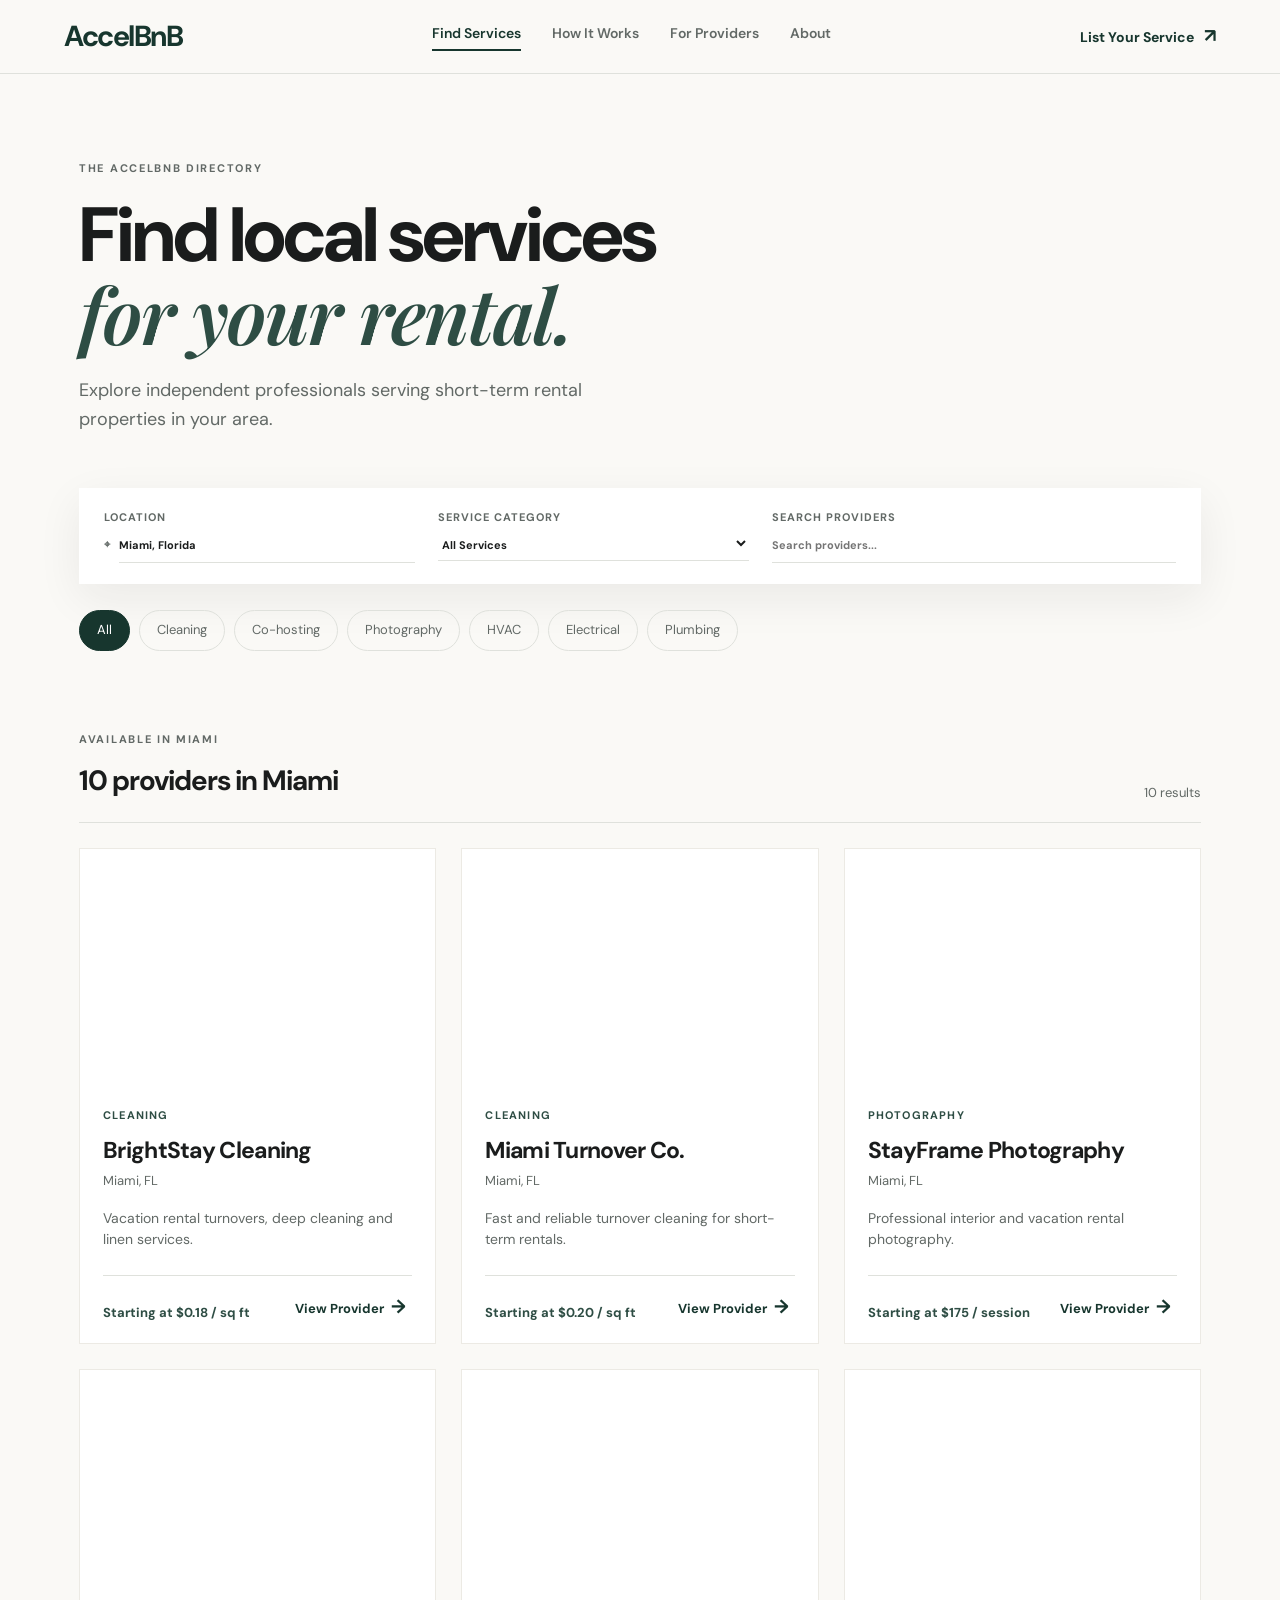
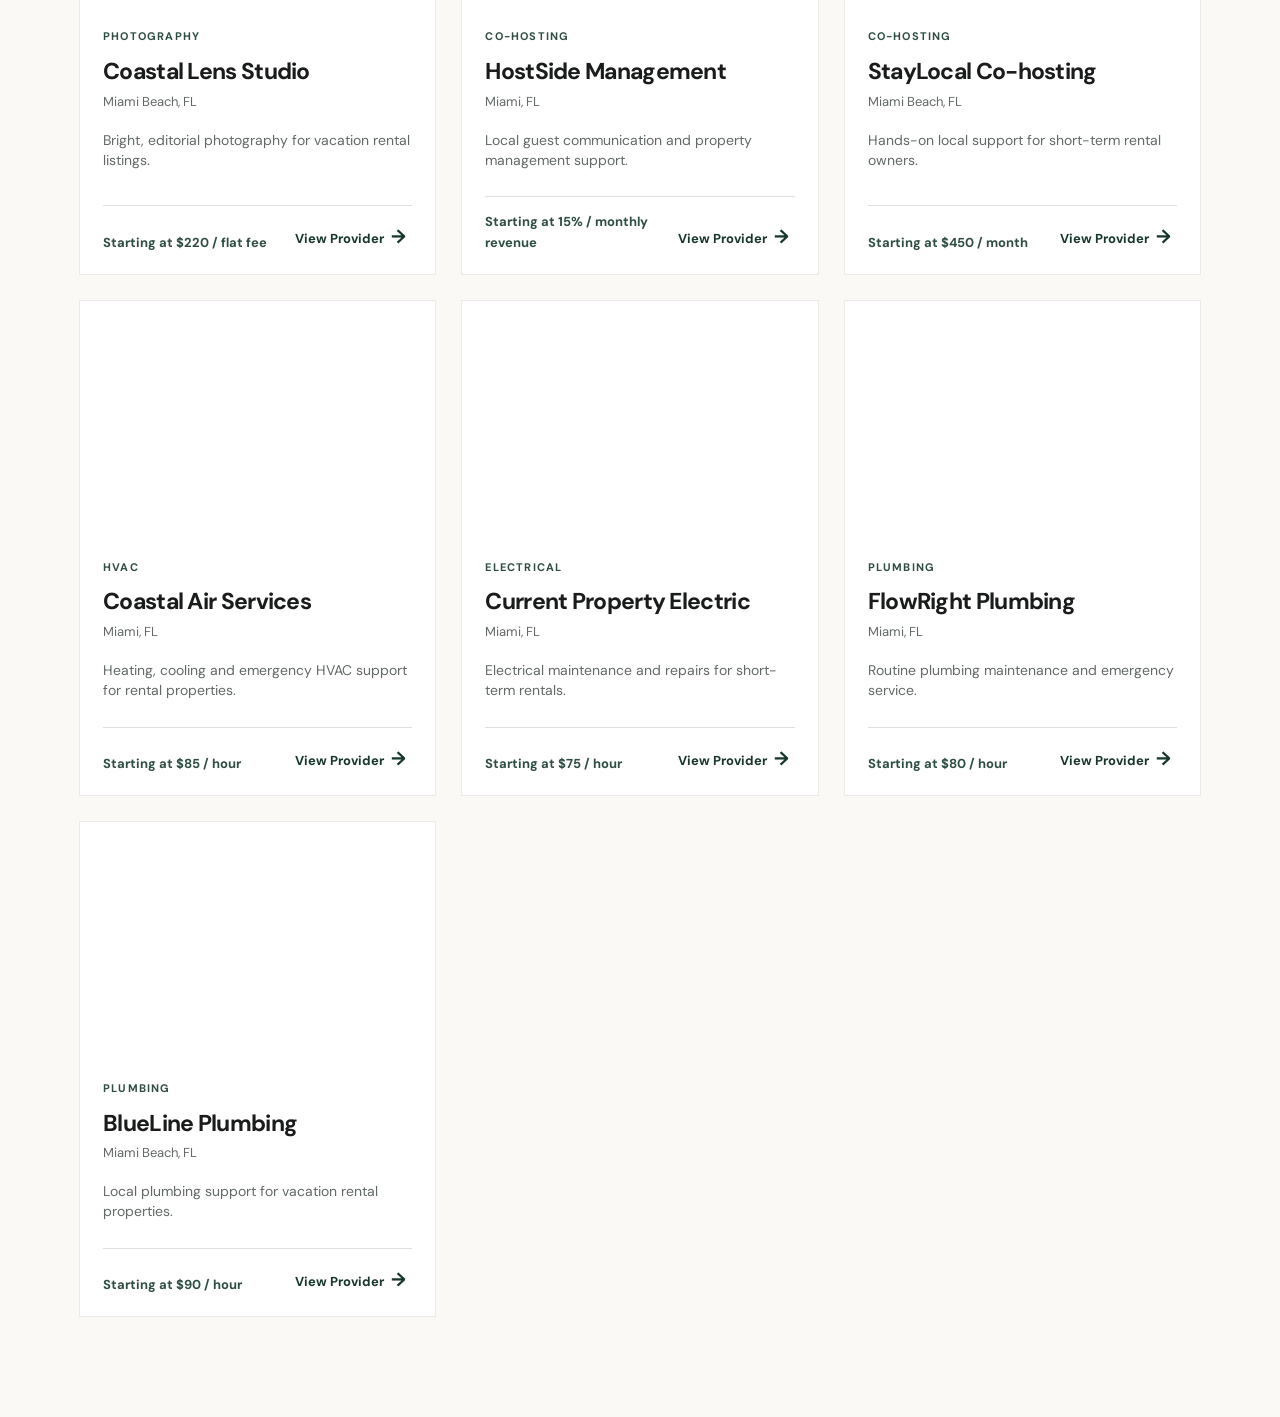
==== browse.html @ 4d20cf23 "Initial commit" ====
<!doctype html>
<html lang="en">
<head>
  <meta charset="utf-8">
  <meta name="viewport" content="width=device-width, initial-scale=1">
  <title>AccelBnB | Find local services</title>
  <link rel="preconnect" href="https://fonts.googleapis.com">
  <link rel="preconnect" href="https://fonts.gstatic.com" crossorigin>
  <link href="https://fonts.googleapis.com/css2?family=DM+Sans:wght@400;500;600;700&family=Playfair+Display:wght@600;700&display=swap" rel="stylesheet">
  <link rel="stylesheet" href="browse.css">
</head>
<body>
  <header class="site-header">
    <a class="brand" href="code.html#top" aria-label="AccelBnB home">AccelBnB</a>
    <nav aria-label="Main navigation"><a class="active" href="browse.html">Find Services</a><a href="code.html#how">How It Works</a><a href="code.html#providers">For Providers</a><a href="code.html#about">About</a></nav>
    <a class="header-provider" href="provider.html">List Your Service <span>↗</span></a>
    <button class="menu-button" aria-label="Open menu">☰</button>
  </header>

  <main>
    <section class="directory-view active" id="directory-view">
      <div class="directory-hero"><p class="eyebrow">The AccelBnB directory</p><h1>Find local services<br><em>for your rental.</em></h1><p>Explore independent professionals serving short-term rental properties in your area.</p></div>
      <section class="search-panel" aria-label="Search and filter providers"><label>Location<div class="input-wrap"><span>⌖</span><input id="location-input" value="Miami, Florida" aria-label="Location"></div></label><label>Service category<select id="category-select" aria-label="Service category"><option>All Services</option><option>Cleaning</option><option>Co-hosting</option><option>Photography</option><option>HVAC</option><option>Electrical</option><option>Plumbing</option></select></label><label class="search-field">Search providers<input id="search-input" placeholder="Search providers..." aria-label="Search providers"></label></section>
      <div class="category-strip" id="category-strip" aria-label="Provider categories"><button class="category-chip active" data-category="All Services">All</button><button class="category-chip" data-category="Cleaning">Cleaning</button><button class="category-chip" data-category="Co-hosting">Co-hosting</button><button class="category-chip" data-category="Photography">Photography</button><button class="category-chip" data-category="HVAC">HVAC</button><button class="category-chip" data-category="Electrical">Electrical</button><button class="category-chip" data-category="Plumbing">Plumbing</button></div>
      <div class="results-heading"><div><p class="eyebrow">Available in Miami</p><h2 id="result-summary">10 providers in Miami</h2></div><span id="result-count">10 results</span></div>
      <div class="provider-grid" id="provider-grid"></div>
      <div class="empty-state" id="empty-state" hidden><div class="empty-icon">⌂</div><h2>No providers found.</h2><p id="empty-copy">We don't have any providers in this area yet.</p><div><button class="secondary" id="show-all">View All Providers</button><a class="primary" href="provider.html">List Your Service <span>→</span></a></div></div>
    </section>

    <section class="profile-view" id="profile-view" hidden>
      <div class="profile-shell"><button class="back-link" id="back-to-results">← Back to Providers</button><p class="breadcrumb"><button id="breadcrumb-all">Find Services</button><span>/</span><span id="breadcrumb-category">Cleaning</span><span>/</span><strong id="breadcrumb-name">BrightStay Cleaning</strong></p><div class="profile-gallery" id="profile-gallery"></div><div class="profile-intro"><div><p class="eyebrow" id="profile-category">Cleaning · Miami, Florida</p><h1 id="profile-name">BrightStay Cleaning</h1><p class="profile-headline" id="profile-headline">Reliable vacation rental turnovers throughout Miami.</p></div><div class="starting-price" id="profile-price">Starting at $0.18 / sq ft</div></div><div class="profile-content"><div><section><h2>About</h2><p id="profile-about"></p></section><section><h2>Services & Pricing</h2><div class="services-list" id="profile-services"></div></section></div><aside><div class="contact-panel" id="contact-panel"><p class="eyebrow">Work directly</p><h2 id="contact-question">Interested in working with BrightStay Cleaning?</h2><p class="contact-subtext">Reach out directly to discuss your property and service needs.</p><button class="primary" id="reveal-contact">Show Contact Info <span>→</span></button><div class="contact-details" id="contact-details" hidden><div><small>Phone</small><a id="contact-phone"></a></div><div><small>Email</small><a id="contact-email"></a></div><div><small>Website</small><a id="contact-website"></a></div><div class="contact-actions"><a class="primary" id="call-provider">Call Provider</a><a class="secondary" id="email-provider">Email Provider</a><a class="secondary" id="visit-website" target="_blank" rel="noreferrer">Visit Website</a></div></div></div></aside></div><section class="disclaimer"><h2>Before you hire</h2><p>AccelBnB is an open, self-serve directory. Providers are not vetted, verified or endorsed by AccelBnB. Hosts should independently verify credentials, insurance, licensing and suitability before hiring.</p></section><section class="t1-banner" id="t1-banner"><div><p class="eyebrow">T1 Stays</p><h2>Have a property of your own?</h2><p>List your home to traveling professionals — free on T1 Stays.</p></div><a class="secondary" href="#" data-toast="T1 Stays link opened">List on T1 Stays <span>→</span></a></section></div>
    </section>
  </main>
  <div class="mobile-contact" id="mobile-contact"><button class="primary" id="mobile-contact-button">Show Contact Info</button></div>
  <div class="toast" role="status"></div>
  <script src="browse.js"></script>
</body>
</html>
---- browse.css ----
:root{--green:#17362e;--green-2:#2e4d44;--ink:#1a1c1c;--muted:#626966;--paper:#faf9f6;--stone:#eee7dc;--line:#dfe1dc;--white:#fff;--shadow:0 14px 45px rgba(26,28,28,.07)}*{box-sizing:border-box}html{scroll-behavior:smooth}body{margin:0;background:var(--paper);color:var(--ink);font:15px/1.6 "DM Sans",sans-serif}button,input,select{font:inherit}button{cursor:pointer;border:0;background:none;color:inherit}a{color:inherit}.site-header{height:74px;background:rgba(250,249,246,.96);border-bottom:1px solid var(--line);display:flex;align-items:center;padding:0 clamp(20px,5vw,70px);position:sticky;top:0;z-index:4}.brand{font-size:29px;font-weight:700;letter-spacing:-1.5px;color:var(--green);text-decoration:none}.site-header nav{display:flex;gap:31px;margin:auto}.site-header nav a{color:var(--muted);font-size:14px;font-weight:600;text-decoration:none}.site-header nav a.active{color:var(--green);border-bottom:2px solid var(--green);padding-bottom:5px}.header-provider{color:var(--green);font-weight:700;font-size:14px;text-decoration:none}.header-provider span{font-size:19px;margin-left:7px}.menu-button{display:none;color:var(--green);font-size:22px}.directory-view{max-width:1250px;margin:auto;padding:75px clamp(20px,5vw,70px) 100px}.directory-hero{max-width:770px}.eyebrow,.search-panel label,.section-label{font-size:11px;letter-spacing:1.7px;text-transform:uppercase;color:var(--muted);font-weight:700}.directory-hero h1{font-size:clamp(45px,6vw,77px);line-height:1.02;letter-spacing:-3px;margin:18px 0}.directory-hero h1 em,.profile-intro h1 em{font-family:"Playfair Display",serif;color:var(--green-2);font-weight:600;letter-spacing:-2px}.directory-hero>p:last-child{font-size:18px;color:var(--muted);max-width:570px}.search-panel{margin-top:54px;background:var(--white);box-shadow:var(--shadow);padding:21px 25px;display:grid;grid-template-columns:1fr 1fr 1.3fr;gap:23px}.search-panel label{letter-spacing:1px}.search-panel input,.search-panel select{width:100%;padding:11px 0 7px;border:0;border-bottom:1px solid var(--line);background:transparent;color:var(--ink);outline:0}.search-panel input:focus,.search-panel select:focus{border-color:var(--green)}.input-wrap{display:flex;align-items:center;gap:8px}.input-wrap input{flex:1}.category-strip{display:flex;gap:9px;overflow-x:auto;padding:26px 0 3px}.category-strip::-webkit-scrollbar{display:none}.category-chip{border:1px solid var(--line);border-radius:99px;padding:9px 17px;white-space:nowrap;color:var(--muted);font-size:13px}.category-chip.active,.category-chip:hover{background:var(--green);border-color:var(--green);color:#fff}.results-heading{display:flex;align-items:end;justify-content:space-between;margin:66px 0 25px;border-bottom:1px solid var(--line);padding-bottom:18px}.results-heading h2{font-size:28px;letter-spacing:-1px;margin:4px 0 0}.results-heading>span{color:var(--muted);font-size:13px}.provider-grid{display:grid;grid-template-columns:repeat(3,1fr);gap:25px}.provider-card{background:#fff;border:1px solid #eceae4;transition:.25s;display:flex;flex-direction:column;overflow:hidden}.provider-card:hover{transform:translateY(-5px);box-shadow:var(--shadow)}.provider-card:hover .card-image{transform:scale(1.04)}.card-image{height:235px;background-size:cover;background-position:center;transition:transform .55s ease}.card-body{padding:23px 23px 20px;display:flex;flex-direction:column;flex:1}.card-category{font-size:11px;color:var(--green-2);font-weight:700;text-transform:uppercase;letter-spacing:1.2px}.card-body h3{font-size:23px;letter-spacing:-.7px;margin:7px 0 2px}.card-location{color:var(--muted);font-size:13px}.card-description{color:var(--muted);font-size:14px;line-height:1.45;margin:17px 0 26px}.card-footer{margin-top:auto;border-top:1px solid var(--line);padding-top:15px;display:flex;justify-content:space-between;align-items:end;gap:9px}.card-price{font-size:13px;color:var(--green-2);font-weight:700}.view-provider{color:var(--green);font-size:13px;font-weight:700;text-decoration:none;white-space:nowrap}.view-provider span{font-size:19px;margin-left:4px;transition:.2s}.provider-card:hover .view-provider span{margin-left:9px}.empty-state{text-align:center;padding:80px 20px;background:var(--stone)}.empty-icon{font-size:32px;color:var(--green-2)}.empty-state h2{font-size:30px;margin:10px 0}.empty-state p{color:var(--muted);margin-bottom:25px}.empty-state .primary,.empty-state .secondary{display:inline-flex;align-items:center;text-decoration:none;margin:4px}.primary,.secondary{border-radius:6px;padding:12px 18px;font-weight:700;min-height:46px}.primary{background:var(--green);color:#fff}.primary span{font-size:19px;margin-left:14px}.secondary{border:1px solid var(--green);color:var(--green);background:transparent}.profile-shell{max-width:1160px;margin:auto;padding:42px clamp(20px,5vw,70px) 85px}.back-link{color:var(--green-2);font-weight:700;padding:0 0 20px}.breadcrumb{display:flex;gap:10px;align-items:center;color:var(--muted);font-size:13px;margin:0 0 26px}.breadcrumb button{color:var(--green-2);text-decoration:underline}.breadcrumb strong{color:var(--ink)}.profile-gallery{display:grid;grid-template-columns:1.65fr 1fr 1fr;grid-template-rows:190px 190px;gap:6px}.profile-gallery>div{background-size:cover;background-position:center}.gallery-main{grid-row:span 2}.profile-intro{display:flex;justify-content:space-between;align-items:end;border-bottom:1px solid var(--line);padding:38px 0 30px}.profile-intro h1{font-size:clamp(38px,5vw,58px);letter-spacing:-2.3px;margin:7px 0 10px}.profile-headline{font-family:"Playfair Display",serif;color:var(--green-2);font-size:20px;margin:0}.starting-price{color:var(--green-2);font-weight:700;background:#e8f0eb;padding:12px 16px;white-space:nowrap}.profile-content{display:grid;grid-template-columns:1.45fr .85fr;gap:80px;padding-top:35px}.profile-content section{border-top:1px solid var(--line);padding-top:18px;margin-bottom:36px}.profile-content h2,.contact-panel h2,.disclaimer h2,.t1-banner h2{font-size:24px;letter-spacing:-.7px}.profile-content p{color:var(--muted);max-width:700px}.service-item{border-bottom:1px solid var(--line);padding:17px 0}.service-item strong,.service-item span{display:block}.service-item span{color:var(--muted);font-size:13px;margin:3px 0 7px}.service-item b{color:var(--green-2);font-size:13px}.contact-panel{background:var(--green);color:#fff;padding:30px}.contact-panel .eyebrow{color:#bbd0c4}.contact-panel h2{font-size:27px;line-height:1.2;margin:10px 0 12px}.contact-subtext{color:#c0d0c8;font-size:14px}.contact-panel .primary{background:#fff;color:var(--green);margin-top:15px}.contact-details{border-top:1px solid rgba(255,255,255,.25);margin-top:24px;padding-top:17px;animation:reveal .4s ease}.contact-details>div{margin:12px 0}.contact-details small{display:block;color:#bcd0c5;text-transform:uppercase;font-size:10px;letter-spacing:1.2px}.contact-details a{color:#fff;text-decoration:none;font-weight:600}.contact-actions{display:flex;flex-wrap:wrap;gap:8px}.contact-actions .primary,.contact-actions .secondary{font-size:12px;padding:9px 11px;margin:0}.contact-actions .secondary{border-color:#c9d7d0;color:#fff}@keyframes reveal{from{opacity:0;transform:translateY(8px)}to{opacity:1;transform:none}}.disclaimer{border-top:1px solid var(--line);padding:25px 0;margin-top:5px}.disclaimer h2{margin-bottom:6px}.disclaimer p{max-width:850px;margin:0;color:var(--muted);font-size:13px}.t1-banner{background:var(--stone);padding:28px 32px;display:flex;justify-content:space-between;align-items:center;margin-top:38px}.t1-banner h2{margin:5px 0}.t1-banner p:last-child{margin:0;color:var(--muted)}.t1-banner .secondary{text-decoration:none;white-space:nowrap}.mobile-contact{display:none}.toast{position:fixed;bottom:24px;right:24px;background:var(--green);color:#fff;padding:12px 17px;border-radius:5px;opacity:0;transform:translateY(10px);transition:.25s;z-index:9}.toast.show{opacity:1;transform:none}
+@media(max-width:900px){.provider-grid{grid-template-columns:repeat(2,1fr)}.site-header nav{gap:16px}.profile-content{gap:35px}}
+@media(max-width:650px){.site-header{height:64px;padding:0 18px}.brand{font-size:25px}.site-header nav,.header-provider{display:none}.menu-button{display:block;margin-left:auto}.directory-view{padding:48px 18px 75px}.directory-hero h1{font-size:49px}.search-panel{grid-template-columns:1fr;padding:20px}.category-strip{margin-right:-18px}.results-heading{margin-top:43px}.provider-grid{grid-template-columns:1fr;gap:18px}.card-image{height:230px}.profile-shell{padding:28px 18px 80px}.breadcrumb{overflow:auto;white-space:nowrap}.profile-gallery{display:flex;overflow-x:auto;margin:0 -18px;padding:0 18px;scroll-snap-type:x mandatory}.profile-gallery>div{min-width:82vw;height:300px;scroll-snap-align:start}.profile-gallery .gallery-main{min-width:88vw}.profile-intro{display:block;padding:28px 0 24px}.starting-price{display:inline-block;margin-top:20px}.profile-content{display:block;padding-top:25px}.profile-content aside{margin-top:28px}.t1-banner{display:block;padding:25px 21px}.t1-banner .secondary{display:inline-flex;margin-top:14px}.mobile-contact{display:block;position:fixed;bottom:0;left:0;right:0;padding:10px 18px;background:rgba(250,249,246,.96);border-top:1px solid var(--line);z-index:3}.mobile-contact .primary{width:100%}.contact-panel .contact-actions{display:none}}
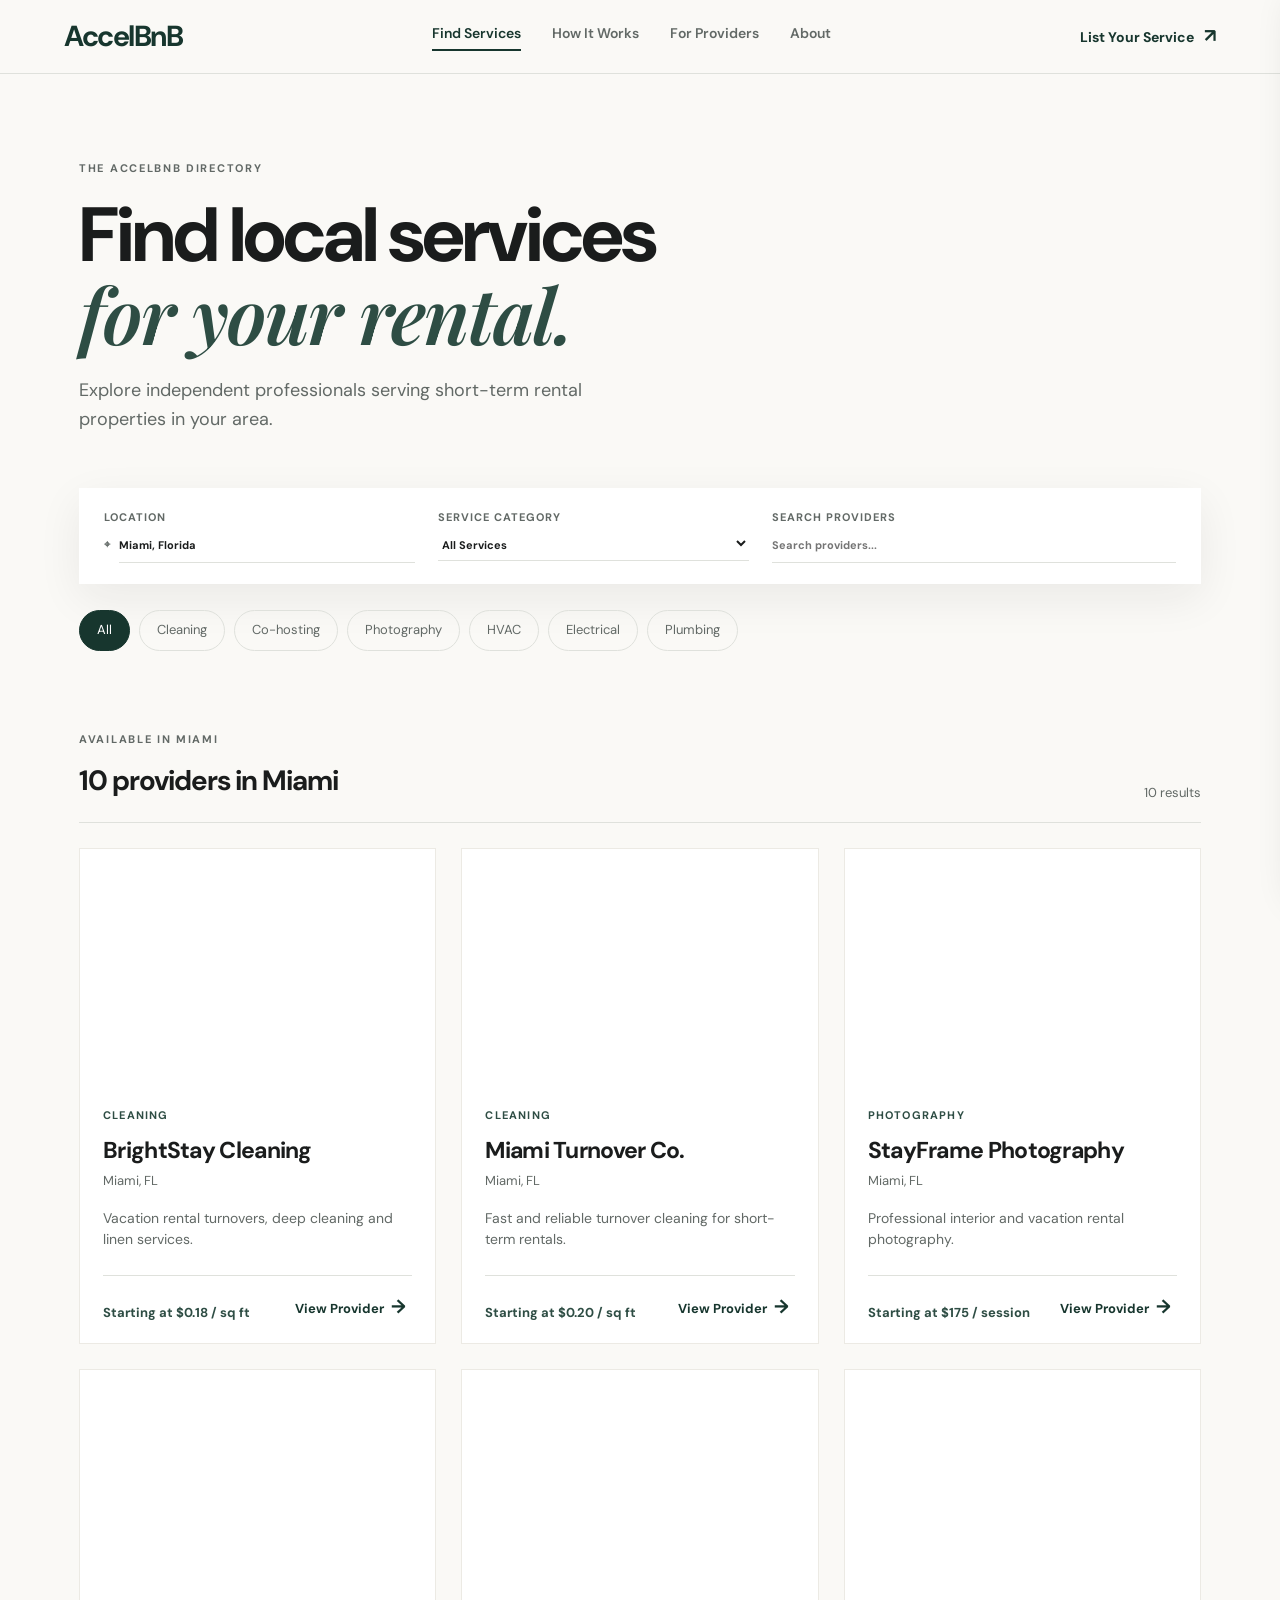
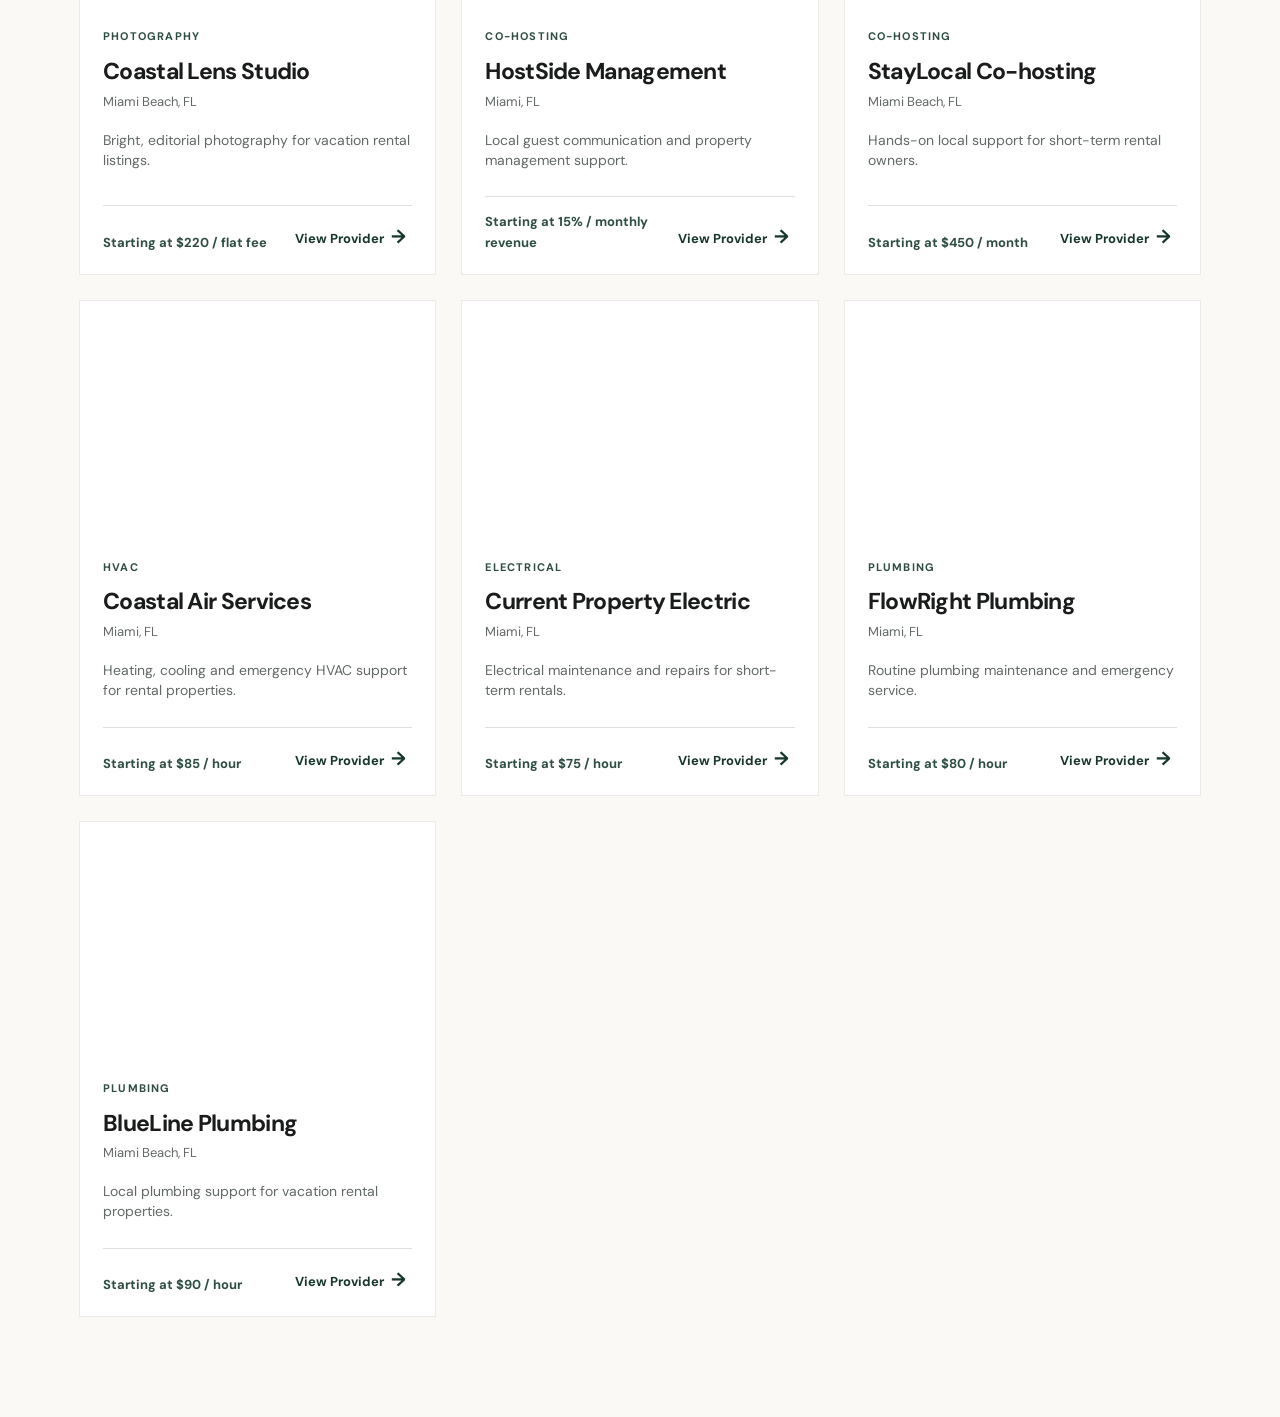
==== commit 570c7d34: "feat: add mobile navigation functionality and UI enhancements - Introduced a mobile navigation panel" ====
--- a/browse.html
+++ b/browse.html
@@ -14,8 +14,23 @@
     <a class="brand" href="code.html#top" aria-label="AccelBnB home">AccelBnB</a>
     <nav aria-label="Main navigation"><a class="active" href="browse.html">Find Services</a><a href="code.html#how">How It Works</a><a href="code.html#providers">For Providers</a><a href="code.html#about">About</a></nav>
     <a class="header-provider" href="provider.html">List Your Service <span>↗</span></a>
-    <button class="menu-button" aria-label="Open menu">☰</button>
+    <button class="menu-button" type="button" aria-label="Open menu" aria-expanded="false">☰</button>
   </header>
+
+  <div class="mobile-nav-overlay" aria-hidden="true"></div>
+  <aside class="mobile-nav-panel" aria-label="Mobile navigation">
+    <div class="mobile-nav-header">
+      <a class="brand" href="code.html#top" aria-label="AccelBnB home">AccelBnB</a>
+      <button class="nav-close" type="button" aria-label="Close menu">✕</button>
+    </div>
+    <nav class="mobile-nav-links" aria-label="Mobile navigation links">
+      <a class="active" href="browse.html">Find Services</a>
+      <a href="code.html#how">How It Works</a>
+      <a href="code.html#providers">For Providers</a>
+      <a href="code.html#about">About</a>
+      <a class="mobile-callout" href="provider.html">List Your Service</a>
+    </nav>
+  </aside>
 
   <main>
     <section class="directory-view active" id="directory-view">
--- a/browse.css
+++ b/browse.css
@@ -1,3 +1,3 @@
-:root{--green:#17362e;--green-2:#2e4d44;--ink:#1a1c1c;--muted:#626966;--paper:#faf9f6;--stone:#eee7dc;--line:#dfe1dc;--white:#fff;--shadow:0 14px 45px rgba(26,28,28,.07)}*{box-sizing:border-box}html{scroll-behavior:smooth}body{margin:0;background:var(--paper);color:var(--ink);font:15px/1.6 "DM Sans",sans-serif}button,input,select{font:inherit}button{cursor:pointer;border:0;background:none;color:inherit}a{color:inherit}.site-header{height:74px;background:rgba(250,249,246,.96);border-bottom:1px solid var(--line);display:flex;align-items:center;padding:0 clamp(20px,5vw,70px);position:sticky;top:0;z-index:4}.brand{font-size:29px;font-weight:700;letter-spacing:-1.5px;color:var(--green);text-decoration:none}.site-header nav{display:flex;gap:31px;margin:auto}.site-header nav a{color:var(--muted);font-size:14px;font-weight:600;text-decoration:none}.site-header nav a.active{color:var(--green);border-bottom:2px solid var(--green);padding-bottom:5px}.header-provider{color:var(--green);font-weight:700;font-size:14px;text-decoration:none}.header-provider span{font-size:19px;margin-left:7px}.menu-button{display:none;color:var(--green);font-size:22px}.directory-view{max-width:1250px;margin:auto;padding:75px clamp(20px,5vw,70px) 100px}.directory-hero{max-width:770px}.eyebrow,.search-panel label,.section-label{font-size:11px;letter-spacing:1.7px;text-transform:uppercase;color:var(--muted);font-weight:700}.directory-hero h1{font-size:clamp(45px,6vw,77px);line-height:1.02;letter-spacing:-3px;margin:18px 0}.directory-hero h1 em,.profile-intro h1 em{font-family:"Playfair Display",serif;color:var(--green-2);font-weight:600;letter-spacing:-2px}.directory-hero>p:last-child{font-size:18px;color:var(--muted);max-width:570px}.search-panel{margin-top:54px;background:var(--white);box-shadow:var(--shadow);padding:21px 25px;display:grid;grid-template-columns:1fr 1fr 1.3fr;gap:23px}.search-panel label{letter-spacing:1px}.search-panel input,.search-panel select{width:100%;padding:11px 0 7px;border:0;border-bottom:1px solid var(--line);background:transparent;color:var(--ink);outline:0}.search-panel input:focus,.search-panel select:focus{border-color:var(--green)}.input-wrap{display:flex;align-items:center;gap:8px}.input-wrap input{flex:1}.category-strip{display:flex;gap:9px;overflow-x:auto;padding:26px 0 3px}.category-strip::-webkit-scrollbar{display:none}.category-chip{border:1px solid var(--line);border-radius:99px;padding:9px 17px;white-space:nowrap;color:var(--muted);font-size:13px}.category-chip.active,.category-chip:hover{background:var(--green);border-color:var(--green);color:#fff}.results-heading{display:flex;align-items:end;justify-content:space-between;margin:66px 0 25px;border-bottom:1px solid var(--line);padding-bottom:18px}.results-heading h2{font-size:28px;letter-spacing:-1px;margin:4px 0 0}.results-heading>span{color:var(--muted);font-size:13px}.provider-grid{display:grid;grid-template-columns:repeat(3,1fr);gap:25px}.provider-card{background:#fff;border:1px solid #eceae4;transition:.25s;display:flex;flex-direction:column;overflow:hidden}.provider-card:hover{transform:translateY(-5px);box-shadow:var(--shadow)}.provider-card:hover .card-image{transform:scale(1.04)}.card-image{height:235px;background-size:cover;background-position:center;transition:transform .55s ease}.card-body{padding:23px 23px 20px;display:flex;flex-direction:column;flex:1}.card-category{font-size:11px;color:var(--green-2);font-weight:700;text-transform:uppercase;letter-spacing:1.2px}.card-body h3{font-size:23px;letter-spacing:-.7px;margin:7px 0 2px}.card-location{color:var(--muted);font-size:13px}.card-description{color:var(--muted);font-size:14px;line-height:1.45;margin:17px 0 26px}.card-footer{margin-top:auto;border-top:1px solid var(--line);padding-top:15px;display:flex;justify-content:space-between;align-items:end;gap:9px}.card-price{font-size:13px;color:var(--green-2);font-weight:700}.view-provider{color:var(--green);font-size:13px;font-weight:700;text-decoration:none;white-space:nowrap}.view-provider span{font-size:19px;margin-left:4px;transition:.2s}.provider-card:hover .view-provider span{margin-left:9px}.empty-state{text-align:center;padding:80px 20px;background:var(--stone)}.empty-icon{font-size:32px;color:var(--green-2)}.empty-state h2{font-size:30px;margin:10px 0}.empty-state p{color:var(--muted);margin-bottom:25px}.empty-state .primary,.empty-state .secondary{display:inline-flex;align-items:center;text-decoration:none;margin:4px}.primary,.secondary{border-radius:6px;padding:12px 18px;font-weight:700;min-height:46px}.primary{background:var(--green);color:#fff}.primary span{font-size:19px;margin-left:14px}.secondary{border:1px solid var(--green);color:var(--green);background:transparent}.profile-shell{max-width:1160px;margin:auto;padding:42px clamp(20px,5vw,70px) 85px}.back-link{color:var(--green-2);font-weight:700;padding:0 0 20px}.breadcrumb{display:flex;gap:10px;align-items:center;color:var(--muted);font-size:13px;margin:0 0 26px}.breadcrumb button{color:var(--green-2);text-decoration:underline}.breadcrumb strong{color:var(--ink)}.profile-gallery{display:grid;grid-template-columns:1.65fr 1fr 1fr;grid-template-rows:190px 190px;gap:6px}.profile-gallery>div{background-size:cover;background-position:center}.gallery-main{grid-row:span 2}.profile-intro{display:flex;justify-content:space-between;align-items:end;border-bottom:1px solid var(--line);padding:38px 0 30px}.profile-intro h1{font-size:clamp(38px,5vw,58px);letter-spacing:-2.3px;margin:7px 0 10px}.profile-headline{font-family:"Playfair Display",serif;color:var(--green-2);font-size:20px;margin:0}.starting-price{color:var(--green-2);font-weight:700;background:#e8f0eb;padding:12px 16px;white-space:nowrap}.profile-content{display:grid;grid-template-columns:1.45fr .85fr;gap:80px;padding-top:35px}.profile-content section{border-top:1px solid var(--line);padding-top:18px;margin-bottom:36px}.profile-content h2,.contact-panel h2,.disclaimer h2,.t1-banner h2{font-size:24px;letter-spacing:-.7px}.profile-content p{color:var(--muted);max-width:700px}.service-item{border-bottom:1px solid var(--line);padding:17px 0}.service-item strong,.service-item span{display:block}.service-item span{color:var(--muted);font-size:13px;margin:3px 0 7px}.service-item b{color:var(--green-2);font-size:13px}.contact-panel{background:var(--green);color:#fff;padding:30px}.contact-panel .eyebrow{color:#bbd0c4}.contact-panel h2{font-size:27px;line-height:1.2;margin:10px 0 12px}.contact-subtext{color:#c0d0c8;font-size:14px}.contact-panel .primary{background:#fff;color:var(--green);margin-top:15px}.contact-details{border-top:1px solid rgba(255,255,255,.25);margin-top:24px;padding-top:17px;animation:reveal .4s ease}.contact-details>div{margin:12px 0}.contact-details small{display:block;color:#bcd0c5;text-transform:uppercase;font-size:10px;letter-spacing:1.2px}.contact-details a{color:#fff;text-decoration:none;font-weight:600}.contact-actions{display:flex;flex-wrap:wrap;gap:8px}.contact-actions .primary,.contact-actions .secondary{font-size:12px;padding:9px 11px;margin:0}.contact-actions .secondary{border-color:#c9d7d0;color:#fff}@keyframes reveal{from{opacity:0;transform:translateY(8px)}to{opacity:1;transform:none}}.disclaimer{border-top:1px solid var(--line);padding:25px 0;margin-top:5px}.disclaimer h2{margin-bottom:6px}.disclaimer p{max-width:850px;margin:0;color:var(--muted);font-size:13px}.t1-banner{background:var(--stone);padding:28px 32px;display:flex;justify-content:space-between;align-items:center;margin-top:38px}.t1-banner h2{margin:5px 0}.t1-banner p:last-child{margin:0;color:var(--muted)}.t1-banner .secondary{text-decoration:none;white-space:nowrap}.mobile-contact{display:none}.toast{position:fixed;bottom:24px;right:24px;background:var(--green);color:#fff;padding:12px 17px;border-radius:5px;opacity:0;transform:translateY(10px);transition:.25s;z-index:9}.toast.show{opacity:1;transform:none}
+:root{--green:#17362e;--green-2:#2e4d44;--ink:#1a1c1c;--muted:#626966;--paper:#faf9f6;--stone:#eee7dc;--line:#dfe1dc;--white:#fff;--shadow:0 14px 45px rgba(26,28,28,.07)}*{box-sizing:border-box}html{scroll-behavior:smooth}body{margin:0;background:var(--paper);color:var(--ink);font:15px/1.6 "DM Sans",sans-serif}button,input,select{font:inherit}button{cursor:pointer;border:0;background:none;color:inherit}a{color:inherit}.site-header{height:74px;background:rgba(250,249,246,.96);border-bottom:1px solid var(--line);display:flex;align-items:center;padding:0 clamp(20px,5vw,70px);position:sticky;top:0;z-index:4}.brand{font-size:29px;font-weight:700;letter-spacing:-1.5px;color:var(--green);text-decoration:none}.site-header nav{display:flex;gap:31px;margin:auto}.site-header nav a{color:var(--muted);font-size:14px;font-weight:600;text-decoration:none}.site-header nav a.active{color:var(--green);border-bottom:2px solid var(--green);padding-bottom:5px}.header-provider{color:var(--green);font-weight:700;font-size:14px;text-decoration:none}.header-provider span{font-size:19px;margin-left:7px}.menu-button{display:none;color:var(--green);font-size:22px;align-items:center;justify-content:center;width:42px;height:42px;border-radius:50%}.mobile-nav-overlay{position:fixed;inset:0;background:rgba(17,18,18,.35);opacity:0;visibility:hidden;transition:opacity .2s ease,visibility .2s ease;z-index:18}.mobile-nav-overlay.visible{opacity:1;visibility:visible}.mobile-nav-panel{position:fixed;top:0;right:0;height:100vh;width:min(82vw,320px);background:var(--white);box-shadow:-18px 0 36px rgba(17,18,18,.12);transform:translateX(110%);transition:transform .25s ease;z-index:19;padding:22px 20px;display:flex;flex-direction:column}.mobile-nav-panel.open{transform:translateX(0)}.mobile-nav-header{display:flex;align-items:center;justify-content:space-between;margin-bottom:24px}.nav-close{font-size:22px;color:var(--green);width:38px;height:38px;border-radius:50%;display:flex;align-items:center;justify-content:center}.mobile-nav-links{display:flex;flex-direction:column;gap:18px}.mobile-nav-links a{font-size:16px;font-weight:600;text-decoration:none;color:var(--ink);padding:10px 0;border-bottom:1px solid var(--line)}.mobile-nav-links a.active{color:var(--green)}.mobile-nav-links .mobile-callout{margin-top:12px;padding:16px 18px;background:var(--green);color:var(--white);border-radius:12px;border:0;text-align:center}.directory-view{max-width:1250px;margin:auto;padding:75px clamp(20px,5vw,70px) 100px}.directory-hero{max-width:770px}.eyebrow,.search-panel label,.section-label{font-size:11px;letter-spacing:1.7px;text-transform:uppercase;color:var(--muted);font-weight:700}.directory-hero h1{font-size:clamp(45px,6vw,77px);line-height:1.02;letter-spacing:-3px;margin:18px 0}.directory-hero h1 em,.profile-intro h1 em{font-family:"Playfair Display",serif;color:var(--green-2);font-weight:600;letter-spacing:-2px}.directory-hero>p:last-child{font-size:18px;color:var(--muted);max-width:570px}.search-panel{margin-top:54px;background:var(--white);box-shadow:var(--shadow);padding:21px 25px;display:grid;grid-template-columns:1fr 1fr 1.3fr;gap:23px}.search-panel label{letter-spacing:1px}.search-panel input,.search-panel select{width:100%;padding:11px 0 7px;border:0;border-bottom:1px solid var(--line);background:transparent;color:var(--ink);outline:0}.search-panel input:focus,.search-panel select:focus{border-color:var(--green)}.input-wrap{display:flex;align-items:center;gap:8px}.input-wrap input{flex:1}.category-strip{display:flex;gap:9px;overflow-x:auto;padding:26px 0 3px}.category-strip::-webkit-scrollbar{display:none}.category-chip{border:1px solid var(--line);border-radius:99px;padding:9px 17px;white-space:nowrap;color:var(--muted);font-size:13px}.category-chip.active,.category-chip:hover{background:var(--green);border-color:var(--green);color:#fff}.results-heading{display:flex;align-items:end;justify-content:space-between;margin:66px 0 25px;border-bottom:1px solid var(--line);padding-bottom:18px}.results-heading h2{font-size:28px;letter-spacing:-1px;margin:4px 0 0}.results-heading>span{color:var(--muted);font-size:13px}.provider-grid{display:grid;grid-template-columns:repeat(3,1fr);gap:25px}.provider-card{background:#fff;border:1px solid #eceae4;transition:.25s;display:flex;flex-direction:column;overflow:hidden}.provider-card:hover{transform:translateY(-5px);box-shadow:var(--shadow)}.provider-card:hover .card-image{transform:scale(1.04)}.card-image{height:235px;background-size:cover;background-position:center;transition:transform .55s ease}.card-body{padding:23px 23px 20px;display:flex;flex-direction:column;flex:1}.card-category{font-size:11px;color:var(--green-2);font-weight:700;text-transform:uppercase;letter-spacing:1.2px}.card-body h3{font-size:23px;letter-spacing:-.7px;margin:7px 0 2px}.card-location{color:var(--muted);font-size:13px}.card-description{color:var(--muted);font-size:14px;line-height:1.45;margin:17px 0 26px}.card-footer{margin-top:auto;border-top:1px solid var(--line);padding-top:15px;display:flex;justify-content:space-between;align-items:end;gap:9px}.card-price{font-size:13px;color:var(--green-2);font-weight:700}.view-provider{color:var(--green);font-size:13px;font-weight:700;text-decoration:none;white-space:nowrap}.view-provider span{font-size:19px;margin-left:4px;transition:.2s}.provider-card:hover .view-provider span{margin-left:9px}.empty-state{text-align:center;padding:80px 20px;background:var(--stone)}.empty-icon{font-size:32px;color:var(--green-2)}.empty-state h2{font-size:30px;margin:10px 0}.empty-state p{color:var(--muted);margin-bottom:25px}.empty-state .primary,.empty-state .secondary{display:inline-flex;align-items:center;text-decoration:none;margin:4px}.primary,.secondary{border-radius:6px;padding:12px 18px;font-weight:700;min-height:46px}.primary{background:var(--green);color:#fff}.primary span{font-size:19px;margin-left:14px}.secondary{border:1px solid var(--green);color:var(--green);background:transparent}.profile-shell{max-width:1160px;margin:auto;padding:42px clamp(20px,5vw,70px) 85px}.back-link{color:var(--green-2);font-weight:700;padding:0 0 20px}.breadcrumb{display:flex;gap:10px;align-items:center;color:var(--muted);font-size:13px;margin:0 0 26px}.breadcrumb button{color:var(--green-2);text-decoration:underline}.breadcrumb strong{color:var(--ink)}.profile-gallery{display:grid;grid-template-columns:1.65fr 1fr 1fr;grid-template-rows:190px 190px;gap:6px}.profile-gallery>div{background-size:cover;background-position:center}.gallery-main{grid-row:span 2}.profile-intro{display:flex;justify-content:space-between;align-items:end;border-bottom:1px solid var(--line);padding:38px 0 30px}.profile-intro h1{font-size:clamp(38px,5vw,58px);letter-spacing:-2.3px;margin:7px 0 10px}.profile-headline{font-family:"Playfair Display",serif;color:var(--green-2);font-size:20px;margin:0}.starting-price{color:var(--green-2);font-weight:700;background:#e8f0eb;padding:12px 16px;white-space:nowrap}.profile-content{display:grid;grid-template-columns:1.45fr .85fr;gap:80px;padding-top:35px}.profile-content section{border-top:1px solid var(--line);padding-top:18px;margin-bottom:36px}.profile-content h2,.contact-panel h2,.disclaimer h2,.t1-banner h2{font-size:24px;letter-spacing:-.7px}.profile-content p{color:var(--muted);max-width:700px}.service-item{border-bottom:1px solid var(--line);padding:17px 0}.service-item strong,.service-item span{display:block}.service-item span{color:var(--muted);font-size:13px;margin:3px 0 7px}.service-item b{color:var(--green-2);font-size:13px}.contact-panel{background:var(--green);color:#fff;padding:30px}.contact-panel .eyebrow{color:#bbd0c4}.contact-panel h2{font-size:27px;line-height:1.2;margin:10px 0 12px}.contact-subtext{color:#c0d0c8;font-size:14px}.contact-panel .primary{background:#fff;color:var(--green);margin-top:15px}.contact-details{border-top:1px solid rgba(255,255,255,.25);margin-top:24px;padding-top:17px;animation:reveal .4s ease}.contact-details>div{margin:12px 0}.contact-details small{display:block;color:#bcd0c5;text-transform:uppercase;font-size:10px;letter-spacing:1.2px}.contact-details a{color:#fff;text-decoration:none;font-weight:600}.contact-actions{display:flex;flex-wrap:wrap;gap:8px}.contact-actions .primary,.contact-actions .secondary{font-size:12px;padding:9px 11px;margin:0}.contact-actions .secondary{border-color:#c9d7d0;color:#fff}@keyframes reveal{from{opacity:0;transform:translateY(8px)}to{opacity:1;transform:none}}.disclaimer{border-top:1px solid var(--line);padding:25px 0;margin-top:5px}.disclaimer h2{margin-bottom:6px}.disclaimer p{max-width:850px;margin:0;color:var(--muted);font-size:13px}.t1-banner{background:var(--stone);padding:28px 32px;display:flex;justify-content:space-between;align-items:center;margin-top:38px}.t1-banner h2{margin:5px 0}.t1-banner p:last-child{margin:0;color:var(--muted)}.t1-banner .secondary{text-decoration:none;white-space:nowrap}.mobile-contact{display:none}.toast{position:fixed;bottom:24px;right:24px;background:var(--green);color:#fff;padding:12px 17px;border-radius:5px;opacity:0;transform:translateY(10px);transition:.25s;z-index:9}.toast.show{opacity:1;transform:none}
 +@media(max-width:900px){.provider-grid{grid-template-columns:repeat(2,1fr)}.site-header nav{gap:16px}.profile-content{gap:35px}}
-+@media(max-width:650px){.site-header{height:64px;padding:0 18px}.brand{font-size:25px}.site-header nav,.header-provider{display:none}.menu-button{display:block;margin-left:auto}.directory-view{padding:48px 18px 75px}.directory-hero h1{font-size:49px}.search-panel{grid-template-columns:1fr;padding:20px}.category-strip{margin-right:-18px}.results-heading{margin-top:43px}.provider-grid{grid-template-columns:1fr;gap:18px}.card-image{height:230px}.profile-shell{padding:28px 18px 80px}.breadcrumb{overflow:auto;white-space:nowrap}.profile-gallery{display:flex;overflow-x:auto;margin:0 -18px;padding:0 18px;scroll-snap-type:x mandatory}.profile-gallery>div{min-width:82vw;height:300px;scroll-snap-align:start}.profile-gallery .gallery-main{min-width:88vw}.profile-intro{display:block;padding:28px 0 24px}.starting-price{display:inline-block;margin-top:20px}.profile-content{display:block;padding-top:25px}.profile-content aside{margin-top:28px}.t1-banner{display:block;padding:25px 21px}.t1-banner .secondary{display:inline-flex;margin-top:14px}.mobile-contact{display:block;position:fixed;bottom:0;left:0;right:0;padding:10px 18px;background:rgba(250,249,246,.96);border-top:1px solid var(--line);z-index:3}.mobile-contact .primary{width:100%}.contact-panel .contact-actions{display:none}}
++@media(max-width:650px){.site-header{height:64px;padding:0 18px}.brand{font-size:25px}.site-header nav,.header-provider{display:none}.menu-button{display:flex;margin-left:auto}.directory-view{padding:48px 18px 75px}.directory-hero h1{font-size:49px}.search-panel{grid-template-columns:1fr;padding:20px}.category-strip{margin-right:-18px}.results-heading{margin-top:43px}.provider-grid{grid-template-columns:1fr;gap:18px}.card-image{height:230px}.profile-shell{padding:28px 18px 80px}.breadcrumb{overflow:auto;white-space:nowrap}.profile-gallery{display:flex;overflow-x:auto;margin:0 -18px;padding:0 18px;scroll-snap-type:x mandatory}.profile-gallery>div{min-width:82vw;height:300px;scroll-snap-align:start}.profile-gallery .gallery-main{min-width:88vw}.profile-intro{display:block;padding:28px 0 24px}.starting-price{display:inline-block;margin-top:20px}.profile-content{display:block;padding-top:25px}.profile-content aside{margin-top:28px}.t1-banner{display:block;padding:25px 21px}.t1-banner .secondary{display:inline-flex;margin-top:14px}.mobile-contact{display:block;position:fixed;bottom:0;left:0;right:0;padding:10px 18px;background:rgba(250,249,246,.96);border-top:1px solid var(--line);z-index:3}.mobile-contact .primary{width:100%}.contact-panel .contact-actions{display:none}}@media (max-width:900px){.directory-view{padding:38px 24px 90px}.site-header nav{gap:18px}.search-panel{grid-template-columns:repeat(2,minmax(0,1fr));}.category-strip{gap:10px}.provider-grid{grid-template-columns:repeat(2,minmax(0,1fr));gap:18px}.profile-shell{padding:30px 24px 80px}.profile-content{gap:30px}.profile-gallery{grid-template-columns:repeat(2,minmax(0,1fr));}}@media (max-width:650px){body{overflow-x:hidden}.site-header{height:64px;padding:0 18px}.brand{font-size:25px}.site-header nav,.header-provider{display:none}.menu-button{display:flex;margin-left:auto}.directory-view{padding:42px 16px 74px}.directory-hero{padding:0}.directory-hero h1{font-size:clamp(2.6rem,12vw,4rem);line-height:1.02}.directory-hero br{display:none}.search-panel{grid-template-columns:1fr;padding:18px 16px;gap:16px}.search-panel label{width:100%}.search-panel .input-wrap,.search-panel input,.search-panel select{width:100%}.category-strip{display:flex;overflow-x:auto;gap:10px;padding-bottom:4px;margin:0 -16px 0 -8px;padding-left:8px;scrollbar-width:none}.category-strip::-webkit-scrollbar{display:none}.results-heading{margin-top:34px;display:flex;flex-direction:column;align-items:flex-start;gap:8px}.provider-grid{grid-template-columns:1fr;gap:18px}.card-image{height:220px}.profile-shell{padding:28px 16px 80px}.breadcrumb{white-space:nowrap;overflow-x:auto;display:flex;gap:8px}.profile-gallery{display:flex;overflow-x:auto;gap:12px;padding:0 0 10px;margin:0 -16px;scroll-snap-type:x mandatory}.profile-gallery>div{min-width:82vw;height:290px;scroll-snap-align:start}.profile-gallery .gallery-main{min-width:88vw}.profile-intro{display:block;padding:28px 0 24px}.profile-intro .starting-price{display:inline-block;margin-top:18px}.profile-content{display:block;padding-top:25px}.profile-content aside{margin-top:28px}.t1-banner{display:block;padding:24px 18px}.t1-banner .secondary{display:inline-flex;margin-top:14px}.mobile-contact{display:flex;position:fixed;bottom:0;left:0;right:0;padding:10px 18px;background:rgba(250,249,246,.96);border-top:1px solid var(--line);z-index:30}.mobile-contact .primary{width:100%}.contact-panel .contact-actions{display:none}.mobile-nav-panel{width:min(82vw,320px)}.mobile-nav-overlay{z-index:18}}
